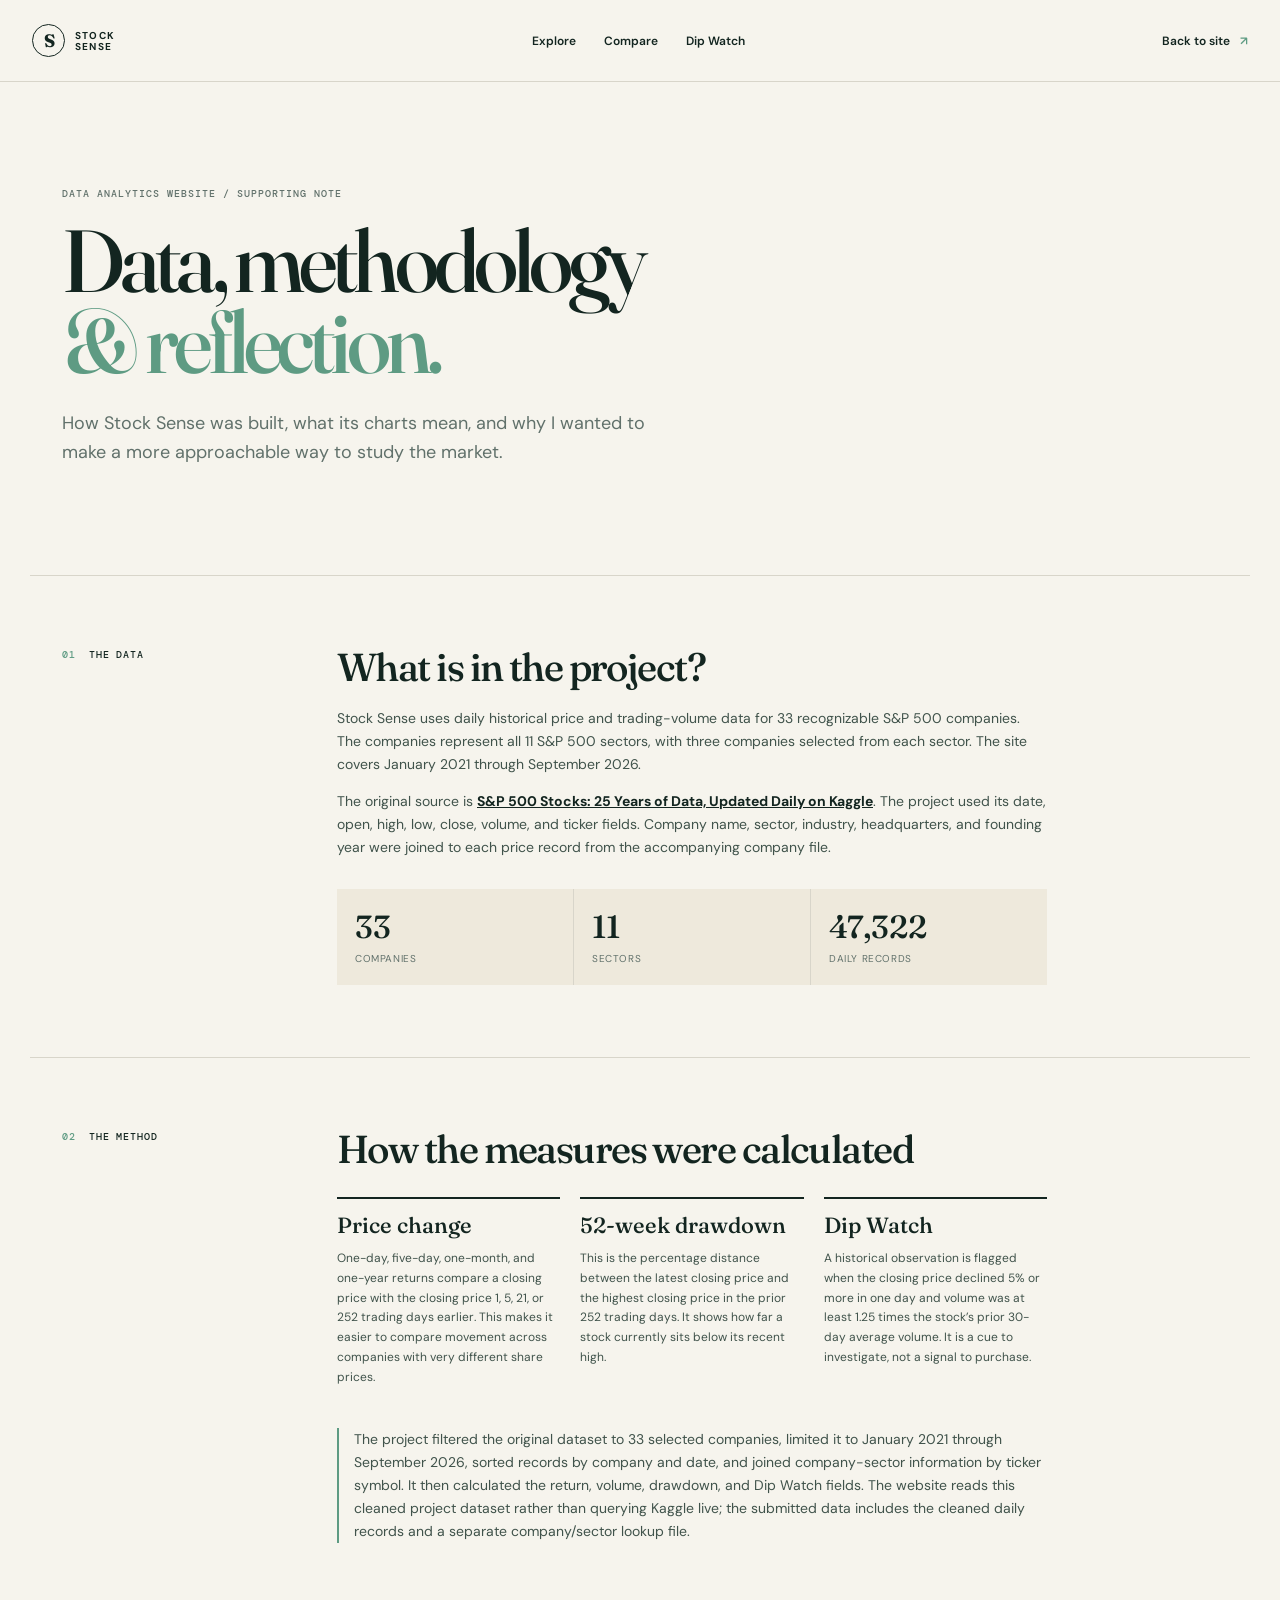
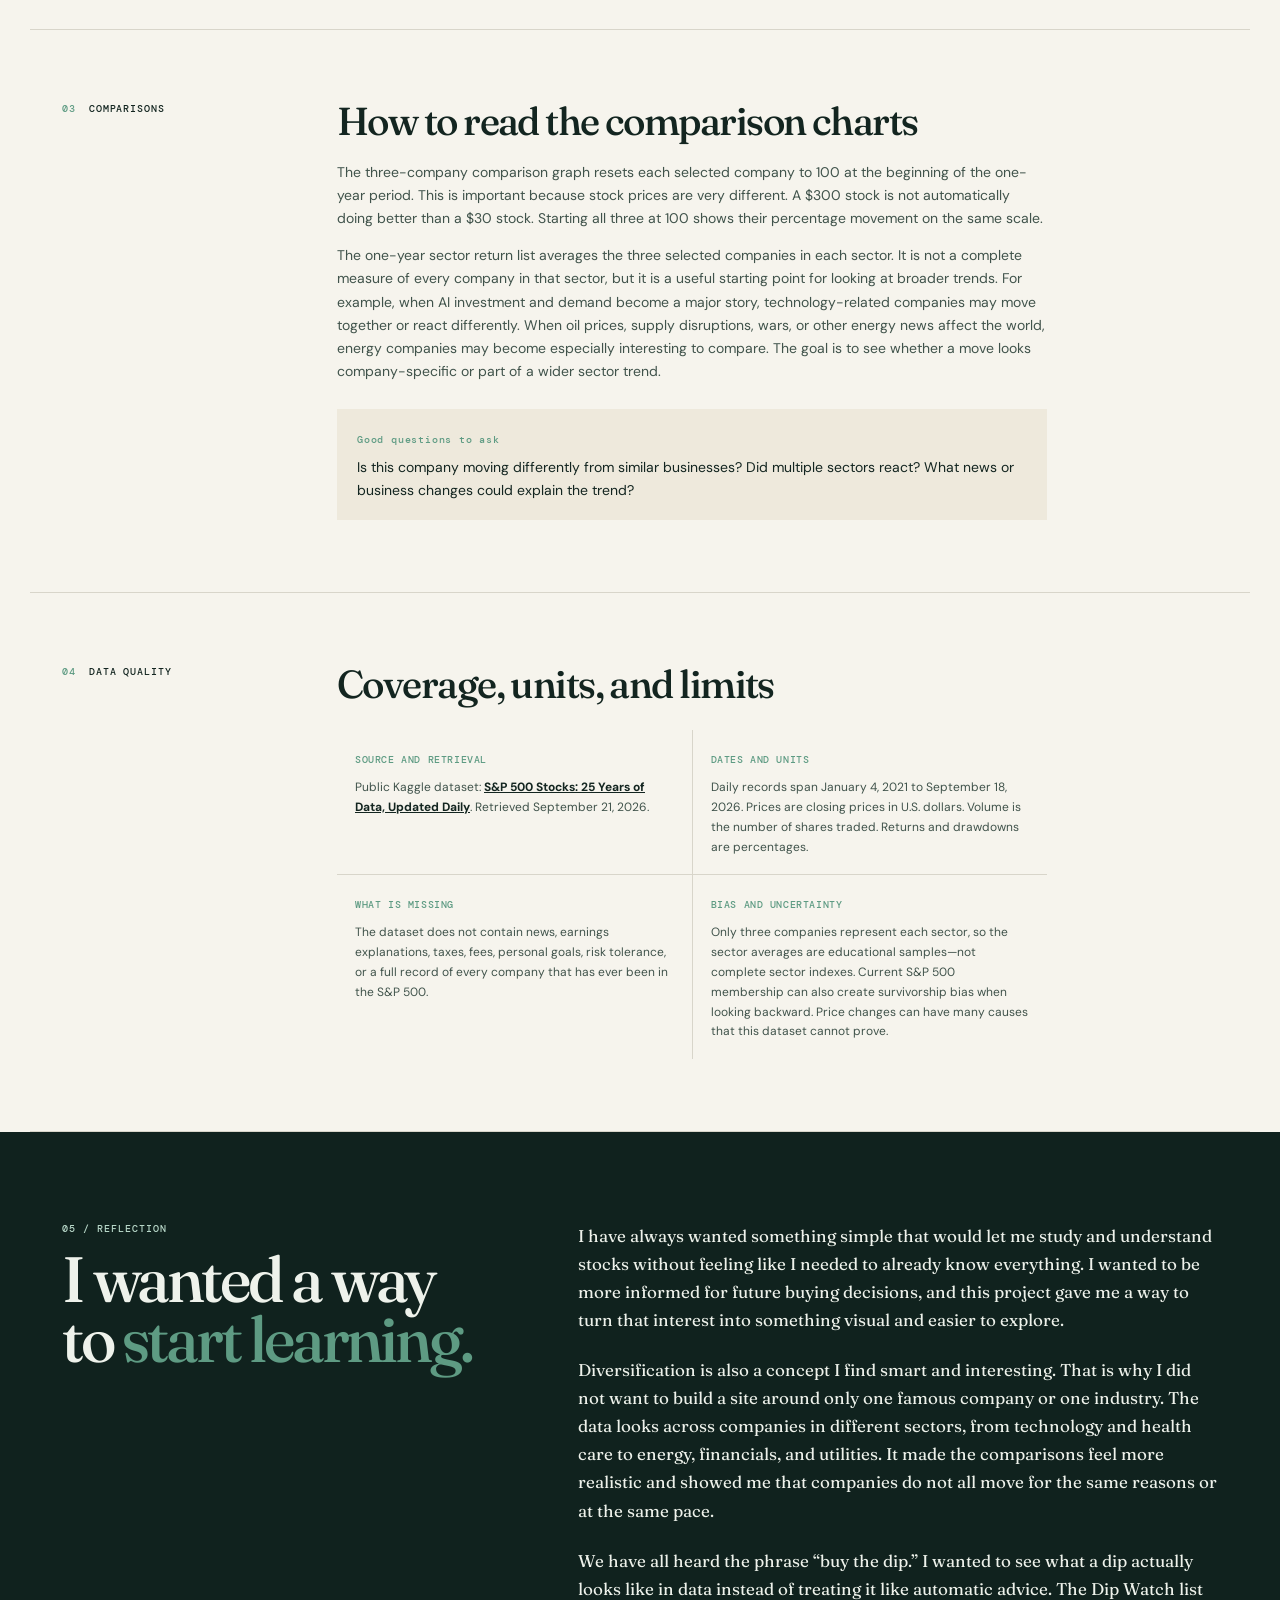
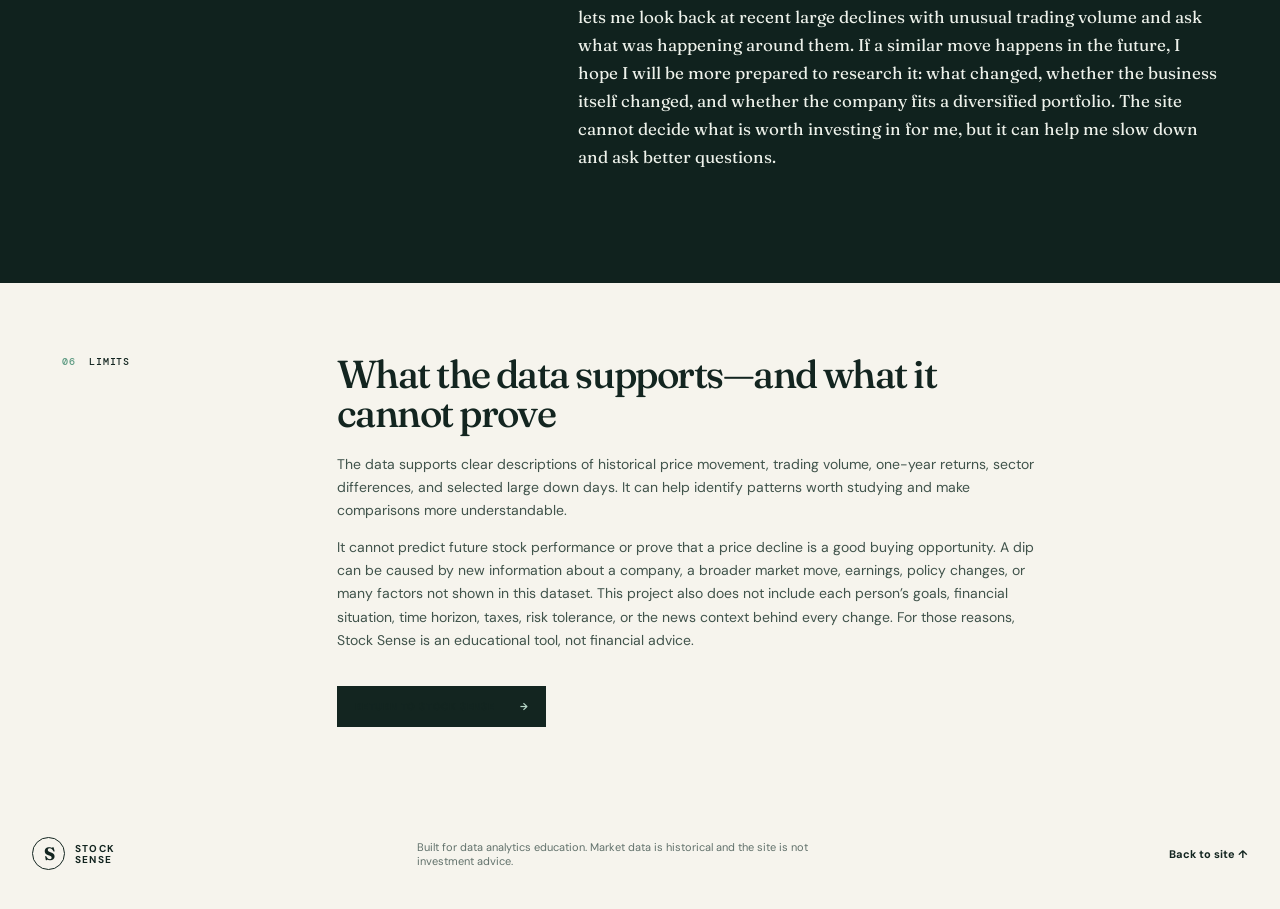
==== website (Stock Sense)/methodology.html @ 59e5ab6b "Rename Stock Sense website and data folders" ====
<!doctype html>
<html lang="en">
<head>
  <meta charset="UTF-8" />
  <meta name="viewport" content="width=device-width, initial-scale=1.0" />
  <meta name="description" content="Stock Sense data and methodology note, plus a personal reflection." />
  <title>Methodology & Reflection — Stock Sense</title>
  <link rel="preconnect" href="https://fonts.googleapis.com" />
  <link rel="preconnect" href="https://fonts.gstatic.com" crossorigin />
  <link href="https://fonts.googleapis.com/css2?family=DM+Mono:wght@400;500&family=DM+Sans:opsz,wght@9..40,400;9..40,500;9..40,600;9..40,700&family=Fraunces:opsz,wght@9..144,500;9..144,600&display=swap" rel="stylesheet" />
  <link rel="stylesheet" href="styles.css" />
  <link rel="stylesheet" href="methodology.css" />
  <link rel="stylesheet" href="methodology-extra.css" />
  <link rel="stylesheet" href="methodology-requirements.css" />
</head>
<body>
  <header class="site-header"><a class="brand" href="index.html"><span class="brand-mark">S</span><span>Stock<br />Sense</span></a><nav aria-label="Main navigation"><a href="index.html#explore">Explore</a><a href="index.html#compare">Compare</a><a href="index.html#dip-watch">Dip Watch</a></nav><a class="header-link" href="index.html">Back to site <span>↗</span></a></header>
  <main>
    <section class="note-hero shell"><p class="eyebrow">DATA ANALYTICS WEBSITE / SUPPORTING NOTE</p><h1>Data, methodology<br /><em>&amp; reflection.</em></h1><p class="note-lead">How Stock Sense was built, what its charts mean, and why I wanted to make a more approachable way to study the market.</p></section>
    <section class="note-section shell"><div class="note-label"><span>01</span><p>THE DATA</p></div><div class="note-content"><h2>What is in the project?</h2><p>Stock Sense uses daily historical price and trading-volume data for 33 recognizable S&amp;P 500 companies. The companies represent all 11 S&amp;P 500 sectors, with three companies selected from each sector. The site covers January 2021 through September 2026.</p><p>The original source is <a href="https://www.kaggle.com/datasets/darkmatternet/s-and-p-500-stocks-25-years-of-data-updated-daily" target="_blank" rel="noreferrer">S&amp;P 500 Stocks: 25 Years of Data, Updated Daily on Kaggle</a>. The project used its date, open, high, low, close, volume, and ticker fields. Company name, sector, industry, headquarters, and founding year were joined to each price record from the accompanying company file.</p><div class="method-facts"><div><span>33</span><small>Companies</small></div><div><span>11</span><small>Sectors</small></div><div><span>47,322</span><small>Daily records</small></div></div></div></section>
    <section class="note-section shell"><div class="note-label"><span>02</span><p>THE METHOD</p></div><div class="note-content"><h2>How the measures were calculated</h2><div class="method-grid-note"><article><h3>Price change</h3><p>One-day, five-day, one-month, and one-year returns compare a closing price with the closing price 1, 5, 21, or 252 trading days earlier. This makes it easier to compare movement across companies with very different share prices.</p></article><article><h3>52-week drawdown</h3><p>This is the percentage distance between the latest closing price and the highest closing price in the prior 252 trading days. It shows how far a stock currently sits below its recent high.</p></article><article><h3>Dip Watch</h3><p>A historical observation is flagged when the closing price declined 5% or more in one day and volume was at least 1.25 times the stock’s prior 30-day average volume. It is a cue to investigate, not a signal to purchase.</p></article></div><p class="source-note">Data were processed into a smaller website dataset so the project is easier to load, inspect, and explain. The submitted data includes the cleaned daily records and a separate company/sector lookup file.</p></div></section>
    <section class="reflection"><div class="shell reflection-grid"><div><p class="eyebrow">03 / REFLECTION</p><h2>I wanted a way<br />to <em>start learning.</em></h2></div><div class="reflection-copy"><p>I have always wanted something simple that would let me study and understand stocks without feeling like I needed to already know everything. I wanted to be more informed for future buying decisions, and this project gave me a way to turn that interest into something visual and easier to explore.</p><p>Diversification is also a concept I find smart and interesting. That is why I did not want to build a site around only one famous company or one industry. The data looks across companies in different sectors, from technology and health care to energy, financials, and utilities. It made the comparisons feel more realistic and showed me that companies do not all move for the same reasons or at the same pace.</p><p>We have all heard the phrase “buy the dip.” I wanted to see what a dip actually looks like in data instead of treating it like automatic advice. The Dip Watch list lets me look back at recent large declines with unusual trading volume and ask what was happening around them. If a similar move happens in the future, I hope I will be more prepared to research it: what changed, whether the business itself changed, and whether the company fits a diversified portfolio. The site cannot decide what is worth investing in for me, but it can help me slow down and ask better questions.</p></div></div></section>
    <section class="note-section shell limitations"><div class="note-label"><span>04</span><p>LIMITS</p></div><div class="note-content"><h2>What the data supports—and what it cannot prove</h2><p>The data supports clear descriptions of historical price movement, trading volume, one-year returns, sector differences, and selected large down days. It can help identify patterns worth studying and make comparisons more understandable.</p><p>It cannot predict future stock performance or prove that a price decline is a good buying opportunity. A dip can be caused by new information about a company, a broader market move, earnings, policy changes, or many factors not shown in this dataset. This project also does not include each person’s goals, financial situation, time horizon, taxes, risk tolerance, or the news context behind every change. For those reasons, Stock Sense is an educational tool, not financial advice.</p><a class="button button-dark" href="index.html">Return to Stock Sense <span>→</span></a></div></section>
  </main>
  <footer><a class="brand" href="index.html"><span class="brand-mark">S</span><span>Stock<br />Sense</span></a><p>Built for data analytics education. Market data is historical and the site is not investment advice.</p><a href="index.html">Back to site ↑</a></footer>
  <script src="methodology-extra.js"></script>
  <script src="methodology-requirements.js"></script>
</body>
</html>
---- website (Stock Sense)/styles.css ----
:root{--ink:#132520;--night:#10221e;--paper:#f6f4ed;--cream:#eee9dc;--line:#d8d5ca;--muted:#61716b;--green:#5e9b83;--mint:#b7d7c8;--coral:#d66e59;--sky:#719ea0}*{box-sizing:border-box}html{scroll-behavior:smooth}body{margin:0;background:var(--paper);color:var(--ink);font-family:"DM Sans",Arial,sans-serif}.shell{max-width:1220px;margin:0 auto;padding-left:32px;padding-right:32px}.site-header{max-width:1284px;height:82px;margin:auto;padding:0 32px;border-bottom:1px solid var(--line);display:flex;align-items:center;justify-content:space-between}.brand{display:flex;align-items:center;gap:10px;color:inherit;text-decoration:none;font-size:10px;font-weight:700;letter-spacing:.12em;line-height:1.1;text-transform:uppercase}.brand-mark{width:33px;height:33px;border:1px solid currentColor;border-radius:50%;display:grid;place-items:center;font-family:Fraunces,Georgia,serif;font-size:18px;letter-spacing:-.08em}.site-header nav{display:flex;gap:28px}.site-header nav a,.header-link,.text-link{color:inherit;text-decoration:none;font-size:12px;font-weight:600}.header-link span,.text-link span{color:var(--green);margin-left:7px}.hero{min-height:620px;padding-top:105px;position:relative;overflow:hidden}.hero-copy{max-width:700px;position:relative;z-index:1}.eyebrow{font:500 10px "DM Mono",monospace;letter-spacing:.1em;color:var(--muted);margin:0;text-transform:uppercase}.pulse{width:7px;height:7px;display:inline-block;border-radius:50%;background:var(--green);margin-right:7px}.hero h1,.section-intro h2,.method h2{font:500 clamp(55px,7.5vw,94px)/.91 Fraunces,Georgia,serif;letter-spacing:-.055em;margin:20px 0 28px}.hero h1 em,.section-intro h2 em,.method h2 em{color:var(--green);font-style:normal}.lead{font-size:18px;line-height:1.6;max-width:585px;color:#3e514a}.hero-actions{display:flex;gap:25px;align-items:center;margin-top:35px}.button{padding:14px 18px;text-decoration:none;text-transform:uppercase;font-size:10px;font-weight:700;letter-spacing:.08em}.button-dark{background:var(--ink);color:#fff}.button span{color:var(--mint);margin-left:22px}.hero-note{position:absolute;right:32px;bottom:76px;width:285px;border-top:2px solid var(--ink);padding-top:15px;z-index:1}.hero-note ul{list-style:none;padding:10px 0;margin:0;border-bottom:1px solid var(--line);font:500 13px/2.1 "DM Sans"}.hero-note li:before{content:"+";color:var(--green);margin-right:9px}.hero-note p{font-size:11px;color:var(--muted);line-height:1.45}.hero-mark{position:absolute;right:-30px;top:88px;width:465px;height:465px;border:1px solid #c8d3c9;border-radius:50%;display:grid;place-items:center;color:var(--ink);opacity:.85}.hero-mark:before,.hero-mark:after,.hero-mark i{content:"";position:absolute;border:1px solid #c8d3c9;border-radius:50%}.hero-mark:before{inset:61px}.hero-mark:after{inset:125px;border-color:#d9c48d}.hero-mark i:nth-of-type(1){width:8px;height:8px;background:var(--coral);border:0;top:112px;left:88px}.hero-mark i:nth-of-type(2){width:12px;height:12px;background:var(--green);border:0;right:66px;bottom:123px}.hero-mark i:nth-of-type(3){width:6px;height:6px;background:#c99647;border:0;bottom:70px;left:154px}.hero-mark span{font:500 100px/.7 Fraunces,serif;letter-spacing:-.09em}.snapshot{padding-top:92px;padding-bottom:108px}.section-intro{display:grid;grid-template-columns:1fr 360px;align-items:end;gap:50px;margin-bottom:40px}.section-intro h2{font-size:clamp(44px,5vw,68px);margin:13px 0 0}.section-intro>p{font-size:14px;color:var(--muted);line-height:1.6;margin:0 0 5px}.metric-grid{border-top:1px solid var(--ink);display:grid;grid-template-columns:repeat(4,1fr)}.metric-grid article{padding:22px 18px 18px;border-right:1px solid var(--line);min-height:156px;display:flex;flex-direction:column}.metric-grid article:first-child{padding-left:0}.metric-grid article:last-child{border:0}.metric-grid .accent{background:#e3ebe4;padding-left:18px}.metric-grid span{font-size:10px;text-transform:uppercase;letter-spacing:.08em;font-weight:700}.metric-grid strong{font:500 47px/1 Fraunces,Georgia,serif;letter-spacing:-.05em;margin-top:14px}.metric-grid small{font-size:11px;color:var(--muted);margin-top:auto}.explore-section,.dip-section{background:var(--night);color:#f1f3ea;padding:106px 0}.inverse .eyebrow{color:var(--mint)}.inverse h2 em{color:var(--mint)}.inverse>p{color:#b4c1ba}.explorer{border-top:1px solid #597067;padding-top:23px}.explorer-toolbar{display:flex;justify-content:space-between;align-items:center;gap:20px}.select-label,.comparison-controls label{font-size:10px;text-transform:uppercase;letter-spacing:.08em;font-weight:700}.select-label select,.comparison-controls select{display:block;margin-top:8px;width:260px;background:transparent;border:0;border-bottom:1px solid #789187;color:inherit;padding:8px 24px 8px 0;font:500 18px Fraunces,Georgia,serif}.explore-section select{color:#f1f3ea}.range-buttons{display:flex;gap:3px}.range-buttons button{background:transparent;border:1px solid #4f675d;color:#b9c5bd;padding:8px 10px;font:500 10px "DM Mono",monospace;cursor:pointer}.range-buttons button.active,.range-buttons button:hover{background:var(--mint);border-color:var(--mint);color:var(--night)}.company-line{display:flex;align-items:center;gap:10px;margin-top:42px;font-size:17px}.symbol{font:500 25px Fraunces,Georgia,serif}.sector-tag{font:500 9px "DM Mono",monospace;letter-spacing:.06em;color:var(--mint);border:1px solid #507164;padding:5px 7px}.company-stats{display:grid;grid-template-columns:repeat(5,1fr);gap:15px;margin:26px 0}.company-stats article{padding-right:12px;border-right:1px solid #40594f}.company-stats article:last-child{border:0}.company-stats span{display:block;color:#b0c0b7;text-transform:uppercase;font-size:9px;font-weight:700;letter-spacing:.07em}.company-stats strong{display:block;font:500 24px/1.25 Fraunces,Georgia,serif;margin-top:7px;letter-spacing:-.03em}.positive{color:#9fd1b6}.negative{color:#f09b8a}.neutral{color:inherit}.chart-wrap{position:relative;min-height:340px;border-top:1px solid #587168;border-bottom:1px solid #587168;padding:16px 0 0}.chart-wrap svg{width:100%;height:310px;overflow:visible}.chart-label{position:absolute;right:0;top:13px;color:#b4c1ba;font:9px "DM Mono",monospace}.chart-note,.table-note{font-size:11px;color:#b0c0b7;line-height:1.45;margin:14px 0 0}.chart-grid{stroke:currentColor;stroke-opacity:.16;stroke-width:1}.chart-axis{fill:currentColor;opacity:.7;font:10px "DM Mono",monospace}.chart-dot{fill:var(--mint)}.compare{padding-top:107px;padding-bottom:110px}.comparison-controls{display:flex;gap:20px;border-top:1px solid var(--ink);padding:20px 0 25px}.comparison-controls select{width:100%;min-width:220px;color:var(--ink)}.compare-layout{display:grid;grid-template-columns:1fr 270px;gap:35px}.compare-chart-wrap{border-color:var(--line);padding-top:16px}.compare-chart-wrap svg{height:330px}.compare-summary{padding-top:16px}.compare-summary article{border-bottom:1px solid var(--line);padding:14px 0}.compare-summary span{font:500 10px "DM Mono",monospace;letter-spacing:.08em}.compare-summary strong{display:block;font:500 25px Fraunces,Georgia,serif;margin:7px 0}.compare-summary small{font-size:11px;color:var(--muted)}.comparison-line{fill:none;stroke-width:2.5}.sector-panel{margin-top:58px;background:var(--cream);padding:26px 28px;display:grid;grid-template-columns:270px 1fr;gap:30px}.sector-panel h3{font:500 27px/1.1 Fraunces,Georgia,serif;margin:10px 0 0}.sector-panel>p{font-size:12px;color:var(--muted);line-height:1.5;margin:0}.sector-list{grid-column:1/-1;display:grid;grid-template-columns:repeat(4,1fr);gap:10px 22px;margin-top:8px}.sector-item{display:flex;justify-content:space-between;border-top:1px solid #cfcabe;padding-top:7px;font-size:10px}.sector-item strong{font:500 15px Fraunces,Georgia,serif}.dip-layout{display:grid;grid-template-columns:.8fr 1.2fr;gap:80px;border-top:1px solid #597067;padding-top:30px}.signal-icon{width:44px;height:44px;border-radius:50%;display:grid;place-items:center;background:var(--coral);color:var(--night);font-size:28px}.dip-explainer h3{font:500 35px/1 Fraunces,Georgia,serif;margin:24px 0 15px}.dip-explainer>p{font-size:14px;line-height:1.6;color:#c4cec9}.question-list{border-left:2px solid var(--mint);padding:4px 0 4px 17px;margin-top:28px}.question-list span{font:500 9px "DM Mono",monospace;color:var(--mint);letter-spacing:.08em}.question-list p{margin:9px 0;font-size:12px}.dip-table-wrap{overflow:auto}table{width:100%;border-collapse:collapse;font-size:12px}th{text-align:left;color:var(--mint);font:500 9px "DM Mono",monospace;letter-spacing:.07em;text-transform:uppercase;padding:8px 10px 12px;border-bottom:1px solid #597067}td{padding:14px 10px;border-bottom:1px solid #304940}.dip-company{font-weight:600}.learn{padding-top:105px;padding-bottom:115px}.learn-grid{display:grid;grid-template-columns:repeat(4,1fr);border-top:1px solid var(--ink)}.learn-grid article{min-height:218px;padding:20px 18px;border-right:1px solid var(--line)}.learn-grid article:first-child{padding-left:0}.learn-grid article:last-child{border-right:0}.learn-grid span{font:500 10px "DM Mono",monospace;color:var(--green)}.learn-grid h3{font:500 27px Fraunces,Georgia,serif;letter-spacing:-.03em;margin:35px 0 10px}.learn-grid p{font-size:12px;color:var(--muted);line-height:1.55}.method{background:var(--cream);padding:85px 0}.method-grid{display:grid;grid-template-columns:1fr 1fr;gap:90px}.method h2{font-size:clamp(40px,4.5vw,59px);margin:14px 0}.method-grid>div:last-child{font-size:13px;line-height:1.6;color:#40534b}.method-warning{border-left:2px solid var(--coral);padding-left:15px;color:var(--ink)}.method a{color:var(--ink);font-size:12px;font-weight:700}.sr-only{position:absolute;width:1px;height:1px;padding:0;margin:-1px;overflow:hidden;clip:rect(0,0,0,0);white-space:nowrap;border:0}footer{max-width:1284px;margin:auto;padding:30px 32px;display:flex;align-items:center;justify-content:space-between;gap:30px}footer p{font-size:11px;color:var(--muted);max-width:450px}footer>a:last-child{color:var(--ink);font-size:11px;font-weight:700;text-decoration:none}@media(max-width:800px){.site-header{height:70px;padding:0 20px}.site-header nav{display:none}.header-link{font-size:10px}.shell{padding-left:20px;padding-right:20px}.hero{padding-top:70px;min-height:650px}.hero h1{font-size:58px}.hero-note{position:relative;right:auto;bottom:auto;margin:70px 0 0;width:100%}.hero-mark{width:330px;height:330px;right:-165px;top:170px;opacity:.45}.hero-mark span{font-size:72px}.section-intro,.method-grid,.dip-layout,.compare-layout{grid-template-columns:1fr;gap:25px}.snapshot,.compare,.learn{padding-top:75px;padding-bottom:80px}.metric-grid{grid-template-columns:repeat(2,1fr)}.metric-grid article:nth-child(2){border-right:0}.metric-grid article:first-child,.metric-grid article:nth-child(3){padding-left:0}.explore-section,.dip-section{padding:75px 0}.explorer-toolbar{align-items:flex-end}.select-label select{width:180px}.company-stats{grid-template-columns:repeat(2,1fr);gap:16px}.company-stats article:nth-child(2n){border-right:0}.company-stats article:last-child{border-right:0}.chart-wrap{min-height:270px}.chart-wrap svg{height:240px}.comparison-controls{display:grid;grid-template-columns:1fr}.comparison-controls select{min-width:0}.sector-panel{grid-template-columns:1fr;padding:22px 20px}.sector-list{grid-template-columns:repeat(2,1fr)}.learn-grid{grid-template-columns:repeat(2,1fr)}.learn-grid article:nth-child(2){border-right:0}.learn-grid article:nth-child(3){padding-left:0}.method{padding:65px 0}footer{padding:28px 20px;display:block}footer p{margin:18px 0}.dip-layout{gap:35px}.range-buttons{gap:1px}.range-buttons button{padding:8px 7px}.company-line{flex-wrap:wrap}.sector-tag{margin-left:0}}
---- website (Stock Sense)/methodology.css ----
.note-hero{padding-top:105px;padding-bottom:90px;border-bottom:1px solid var(--line)}.note-hero h1{font:500 clamp(53px,7vw,88px)/.92 Fraunces,Georgia,serif;letter-spacing:-.055em;margin:20px 0 27px}.note-hero h1 em,.reflection h2 em{font-style:normal;color:var(--green)}.note-lead{max-width:620px;font-size:18px;line-height:1.6;color:var(--muted)}.note-section{display:grid;grid-template-columns:210px 1fr;gap:65px;padding-top:72px;padding-bottom:72px;border-bottom:1px solid var(--line)}.note-label{display:flex;align-items:flex-start;gap:13px;font:500 10px "DM Mono",monospace;letter-spacing:.09em}.note-label span{color:var(--green)}.note-label p{margin:0}.note-content{max-width:710px}.note-content h2{font:500 39px/1 Fraunces,Georgia,serif;letter-spacing:-.04em;margin:0 0 20px}.note-content p{font-size:14px;line-height:1.65;color:#40534b}.note-content a{color:var(--ink);font-weight:700}.method-facts{display:grid;grid-template-columns:repeat(3,1fr);gap:1px;background:var(--line);margin-top:30px}.method-facts div{background:var(--cream);padding:18px}.method-facts span{display:block;font:500 32px Fraunces,Georgia,serif}.method-facts small{font-size:10px;color:var(--muted);text-transform:uppercase;letter-spacing:.06em}.method-grid-note{display:grid;grid-template-columns:repeat(3,1fr);gap:20px;margin-top:28px}.method-grid-note article{border-top:2px solid var(--ink);padding-top:12px}.method-grid-note h3{font:500 22px Fraunces,Georgia,serif;margin:0}.method-grid-note p{font-size:12px;margin:10px 0}.source-note{border-left:2px solid var(--green);padding-left:15px;margin-top:30px}.reflection{background:var(--night);color:#eef2eb;padding:90px 0}.reflection-grid{display:grid;grid-template-columns:.8fr 1.2fr;gap:90px}.reflection .eyebrow{color:var(--mint)}.reflection h2{font:500 clamp(42px,5vw,64px)/.94 Fraunces,Georgia,serif;letter-spacing:-.05em;margin:14px 0}.reflection-copy{font:17px/1.65 Fraunces,Georgia,serif}.reflection-copy p{margin:0 0 22px}.limitations{border-bottom:0}.limitations .button{display:inline-block;margin-top:20px}@media(max-width:800px){.note-hero{padding-top:70px;padding-bottom:65px}.note-section,.reflection-grid{grid-template-columns:1fr;gap:25px;padding-top:55px;padding-bottom:55px}.method-grid-note{grid-template-columns:1fr}.reflection{padding:65px 0}.reflection-copy{font-size:16px}.method-facts{grid-template-columns:1fr}}
---- website (Stock Sense)/methodology-extra.css ----
.comparison-callout{margin-top:26px;background:var(--cream);padding:18px 20px}.comparison-callout span{font:500 10px "DM Mono",monospace;color:var(--green);letter-spacing:.08em}.comparison-callout p{margin:8px 0 0;color:var(--ink)}
---- website (Stock Sense)/methodology-requirements.css ----
.data-definition-grid{display:grid;grid-template-columns:repeat(2,1fr);gap:1px;background:var(--line);margin-top:26px}.data-definition-grid div{background:var(--paper);padding:17px 18px}.data-definition-grid span{font:500 10px "DM Mono",monospace;color:var(--green);letter-spacing:.06em;text-transform:uppercase}.data-definition-grid p{font-size:12px;margin:10px 0 0}@media(max-width:800px){.data-definition-grid{grid-template-columns:1fr}}
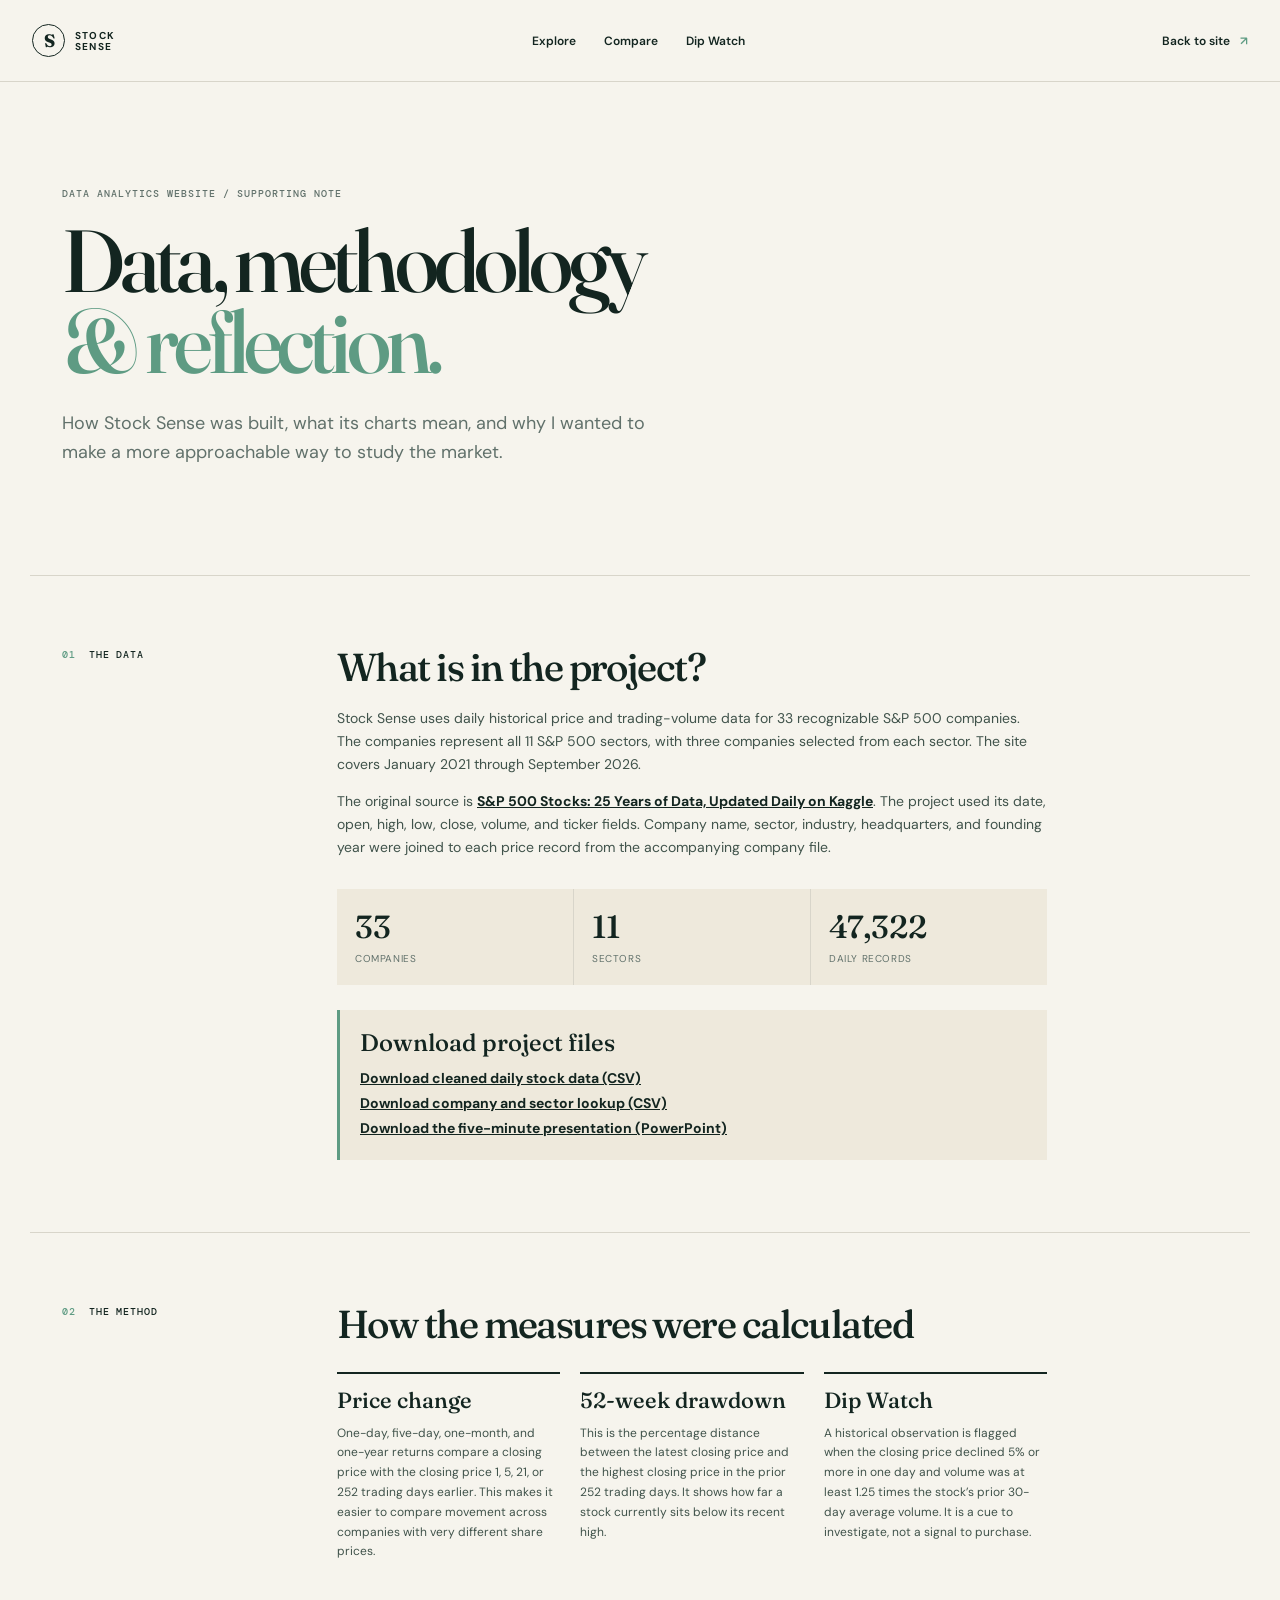
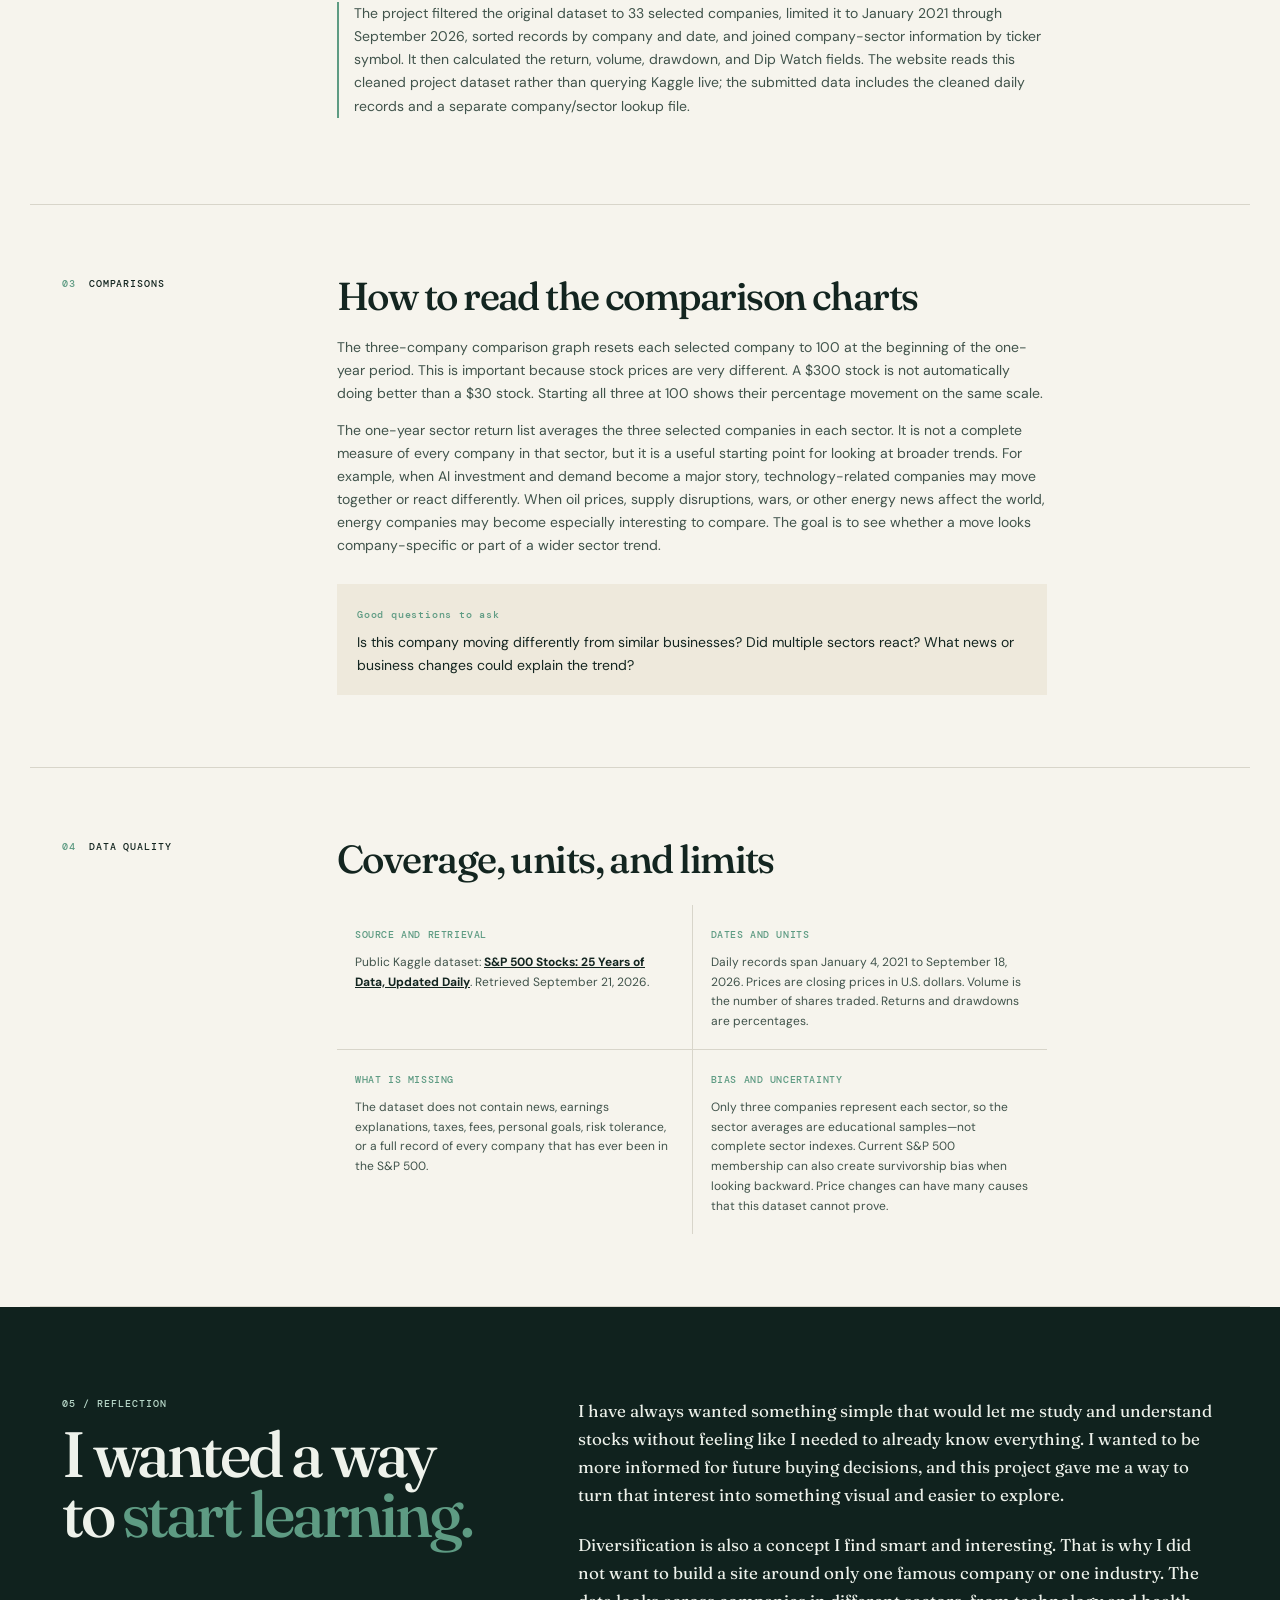
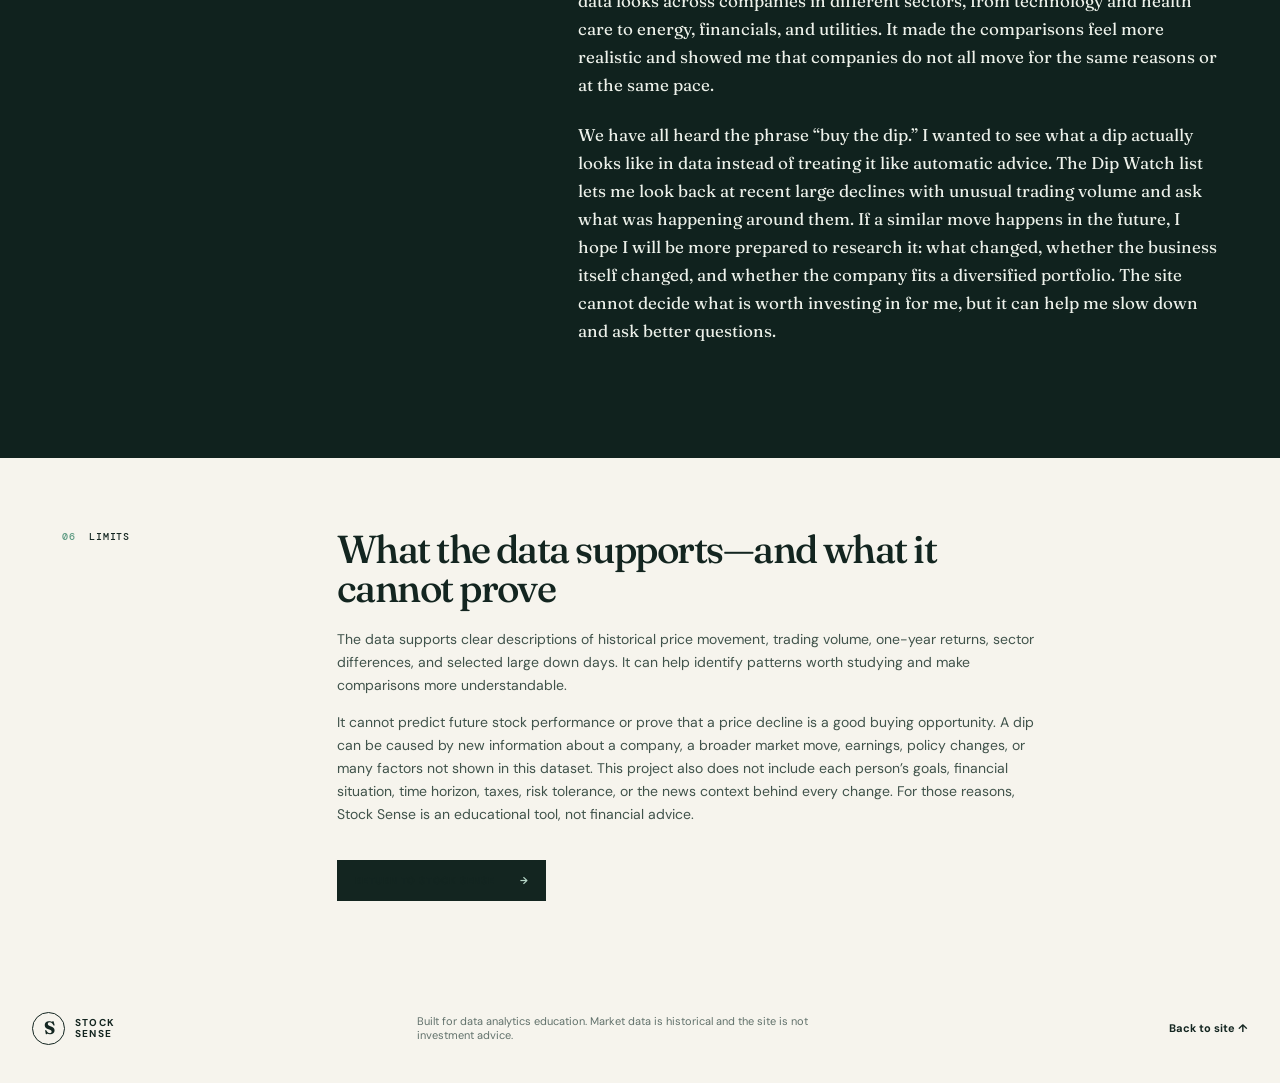
==== commit ed0c4db6: "Add dataset downloads and PS1 presentation" ====
--- a/website (Stock Sense)/methodology.html
+++ b/website (Stock Sense)/methodology.html
@@ -17,7 +17,7 @@
   <header class="site-header"><a class="brand" href="index.html"><span class="brand-mark">S</span><span>Stock<br />Sense</span></a><nav aria-label="Main navigation"><a href="index.html#explore">Explore</a><a href="index.html#compare">Compare</a><a href="index.html#dip-watch">Dip Watch</a></nav><a class="header-link" href="index.html">Back to site <span>↗</span></a></header>
   <main>
     <section class="note-hero shell"><p class="eyebrow">DATA ANALYTICS WEBSITE / SUPPORTING NOTE</p><h1>Data, methodology<br /><em>&amp; reflection.</em></h1><p class="note-lead">How Stock Sense was built, what its charts mean, and why I wanted to make a more approachable way to study the market.</p></section>
-    <section class="note-section shell"><div class="note-label"><span>01</span><p>THE DATA</p></div><div class="note-content"><h2>What is in the project?</h2><p>Stock Sense uses daily historical price and trading-volume data for 33 recognizable S&amp;P 500 companies. The companies represent all 11 S&amp;P 500 sectors, with three companies selected from each sector. The site covers January 2021 through September 2026.</p><p>The original source is <a href="https://www.kaggle.com/datasets/darkmatternet/s-and-p-500-stocks-25-years-of-data-updated-daily" target="_blank" rel="noreferrer">S&amp;P 500 Stocks: 25 Years of Data, Updated Daily on Kaggle</a>. The project used its date, open, high, low, close, volume, and ticker fields. Company name, sector, industry, headquarters, and founding year were joined to each price record from the accompanying company file.</p><div class="method-facts"><div><span>33</span><small>Companies</small></div><div><span>11</span><small>Sectors</small></div><div><span>47,322</span><small>Daily records</small></div></div></div></section>
+    <section class="note-section shell"><div class="note-label"><span>01</span><p>THE DATA</p></div><div class="note-content"><h2>What is in the project?</h2><p>Stock Sense uses daily historical price and trading-volume data for 33 recognizable S&amp;P 500 companies. The companies represent all 11 S&amp;P 500 sectors, with three companies selected from each sector. The site covers January 2021 through September 2026.</p><p>The original source is <a href="https://www.kaggle.com/datasets/darkmatternet/s-and-p-500-stocks-25-years-of-data-updated-daily" target="_blank" rel="noreferrer">S&amp;P 500 Stocks: 25 Years of Data, Updated Daily on Kaggle</a>. The project used its date, open, high, low, close, volume, and ticker fields. Company name, sector, industry, headquarters, and founding year were joined to each price record from the accompanying company file.</p><div class="method-facts"><div><span>33</span><small>Companies</small></div><div><span>11</span><small>Sectors</small></div><div><span>47,322</span><small>Daily records</small></div></div><div class="deliverable-links"><h3>Download project files</h3><p><a href="data%20%28csv%20files%29/stock_sense_data.csv" download>Download cleaned daily stock data (CSV)</a><br /><a href="data%20%28csv%20files%29/stock_sense_companies.csv" download>Download company and sector lookup (CSV)</a><br /><a href="deliverables/Stock_Sense_PS1_Presentation.pptx" download>Download the five-minute presentation (PowerPoint)</a></p></div></div></section>
     <section class="note-section shell"><div class="note-label"><span>02</span><p>THE METHOD</p></div><div class="note-content"><h2>How the measures were calculated</h2><div class="method-grid-note"><article><h3>Price change</h3><p>One-day, five-day, one-month, and one-year returns compare a closing price with the closing price 1, 5, 21, or 252 trading days earlier. This makes it easier to compare movement across companies with very different share prices.</p></article><article><h3>52-week drawdown</h3><p>This is the percentage distance between the latest closing price and the highest closing price in the prior 252 trading days. It shows how far a stock currently sits below its recent high.</p></article><article><h3>Dip Watch</h3><p>A historical observation is flagged when the closing price declined 5% or more in one day and volume was at least 1.25 times the stock’s prior 30-day average volume. It is a cue to investigate, not a signal to purchase.</p></article></div><p class="source-note">Data were processed into a smaller website dataset so the project is easier to load, inspect, and explain. The submitted data includes the cleaned daily records and a separate company/sector lookup file.</p></div></section>
     <section class="reflection"><div class="shell reflection-grid"><div><p class="eyebrow">03 / REFLECTION</p><h2>I wanted a way<br />to <em>start learning.</em></h2></div><div class="reflection-copy"><p>I have always wanted something simple that would let me study and understand stocks without feeling like I needed to already know everything. I wanted to be more informed for future buying decisions, and this project gave me a way to turn that interest into something visual and easier to explore.</p><p>Diversification is also a concept I find smart and interesting. That is why I did not want to build a site around only one famous company or one industry. The data looks across companies in different sectors, from technology and health care to energy, financials, and utilities. It made the comparisons feel more realistic and showed me that companies do not all move for the same reasons or at the same pace.</p><p>We have all heard the phrase “buy the dip.” I wanted to see what a dip actually looks like in data instead of treating it like automatic advice. The Dip Watch list lets me look back at recent large declines with unusual trading volume and ask what was happening around them. If a similar move happens in the future, I hope I will be more prepared to research it: what changed, whether the business itself changed, and whether the company fits a diversified portfolio. The site cannot decide what is worth investing in for me, but it can help me slow down and ask better questions.</p></div></div></section>
     <section class="note-section shell limitations"><div class="note-label"><span>04</span><p>LIMITS</p></div><div class="note-content"><h2>What the data supports—and what it cannot prove</h2><p>The data supports clear descriptions of historical price movement, trading volume, one-year returns, sector differences, and selected large down days. It can help identify patterns worth studying and make comparisons more understandable.</p><p>It cannot predict future stock performance or prove that a price decline is a good buying opportunity. A dip can be caused by new information about a company, a broader market move, earnings, policy changes, or many factors not shown in this dataset. This project also does not include each person’s goals, financial situation, time horizon, taxes, risk tolerance, or the news context behind every change. For those reasons, Stock Sense is an educational tool, not financial advice.</p><a class="button button-dark" href="index.html">Return to Stock Sense <span>→</span></a></div></section>
--- a/website (Stock Sense)/methodology.css
+++ b/website (Stock Sense)/methodology.css
@@ -1 +1,3 @@
 .note-hero{padding-top:105px;padding-bottom:90px;border-bottom:1px solid var(--line)}.note-hero h1{font:500 clamp(53px,7vw,88px)/.92 Fraunces,Georgia,serif;letter-spacing:-.055em;margin:20px 0 27px}.note-hero h1 em,.reflection h2 em{font-style:normal;color:var(--green)}.note-lead{max-width:620px;font-size:18px;line-height:1.6;color:var(--muted)}.note-section{display:grid;grid-template-columns:210px 1fr;gap:65px;padding-top:72px;padding-bottom:72px;border-bottom:1px solid var(--line)}.note-label{display:flex;align-items:flex-start;gap:13px;font:500 10px "DM Mono",monospace;letter-spacing:.09em}.note-label span{color:var(--green)}.note-label p{margin:0}.note-content{max-width:710px}.note-content h2{font:500 39px/1 Fraunces,Georgia,serif;letter-spacing:-.04em;margin:0 0 20px}.note-content p{font-size:14px;line-height:1.65;color:#40534b}.note-content a{color:var(--ink);font-weight:700}.method-facts{display:grid;grid-template-columns:repeat(3,1fr);gap:1px;background:var(--line);margin-top:30px}.method-facts div{background:var(--cream);padding:18px}.method-facts span{display:block;font:500 32px Fraunces,Georgia,serif}.method-facts small{font-size:10px;color:var(--muted);text-transform:uppercase;letter-spacing:.06em}.method-grid-note{display:grid;grid-template-columns:repeat(3,1fr);gap:20px;margin-top:28px}.method-grid-note article{border-top:2px solid var(--ink);padding-top:12px}.method-grid-note h3{font:500 22px Fraunces,Georgia,serif;margin:0}.method-grid-note p{font-size:12px;margin:10px 0}.source-note{border-left:2px solid var(--green);padding-left:15px;margin-top:30px}.reflection{background:var(--night);color:#eef2eb;padding:90px 0}.reflection-grid{display:grid;grid-template-columns:.8fr 1.2fr;gap:90px}.reflection .eyebrow{color:var(--mint)}.reflection h2{font:500 clamp(42px,5vw,64px)/.94 Fraunces,Georgia,serif;letter-spacing:-.05em;margin:14px 0}.reflection-copy{font:17px/1.65 Fraunces,Georgia,serif}.reflection-copy p{margin:0 0 22px}.limitations{border-bottom:0}.limitations .button{display:inline-block;margin-top:20px}@media(max-width:800px){.note-hero{padding-top:70px;padding-bottom:65px}.note-section,.reflection-grid{grid-template-columns:1fr;gap:25px;padding-top:55px;padding-bottom:55px}.method-grid-note{grid-template-columns:1fr}.reflection{padding:65px 0}.reflection-copy{font-size:16px}.method-facts{grid-template-columns:1fr}}
+
+.deliverable-links{margin-top:25px;padding:18px 20px;background:var(--cream);border-left:3px solid var(--green)}.deliverable-links h3{margin:0 0 9px;font:500 24px Fraunces,Georgia,serif}.deliverable-links p{margin:0;line-height:1.8}.deliverable-links a{font-weight:700;color:var(--ink)}
